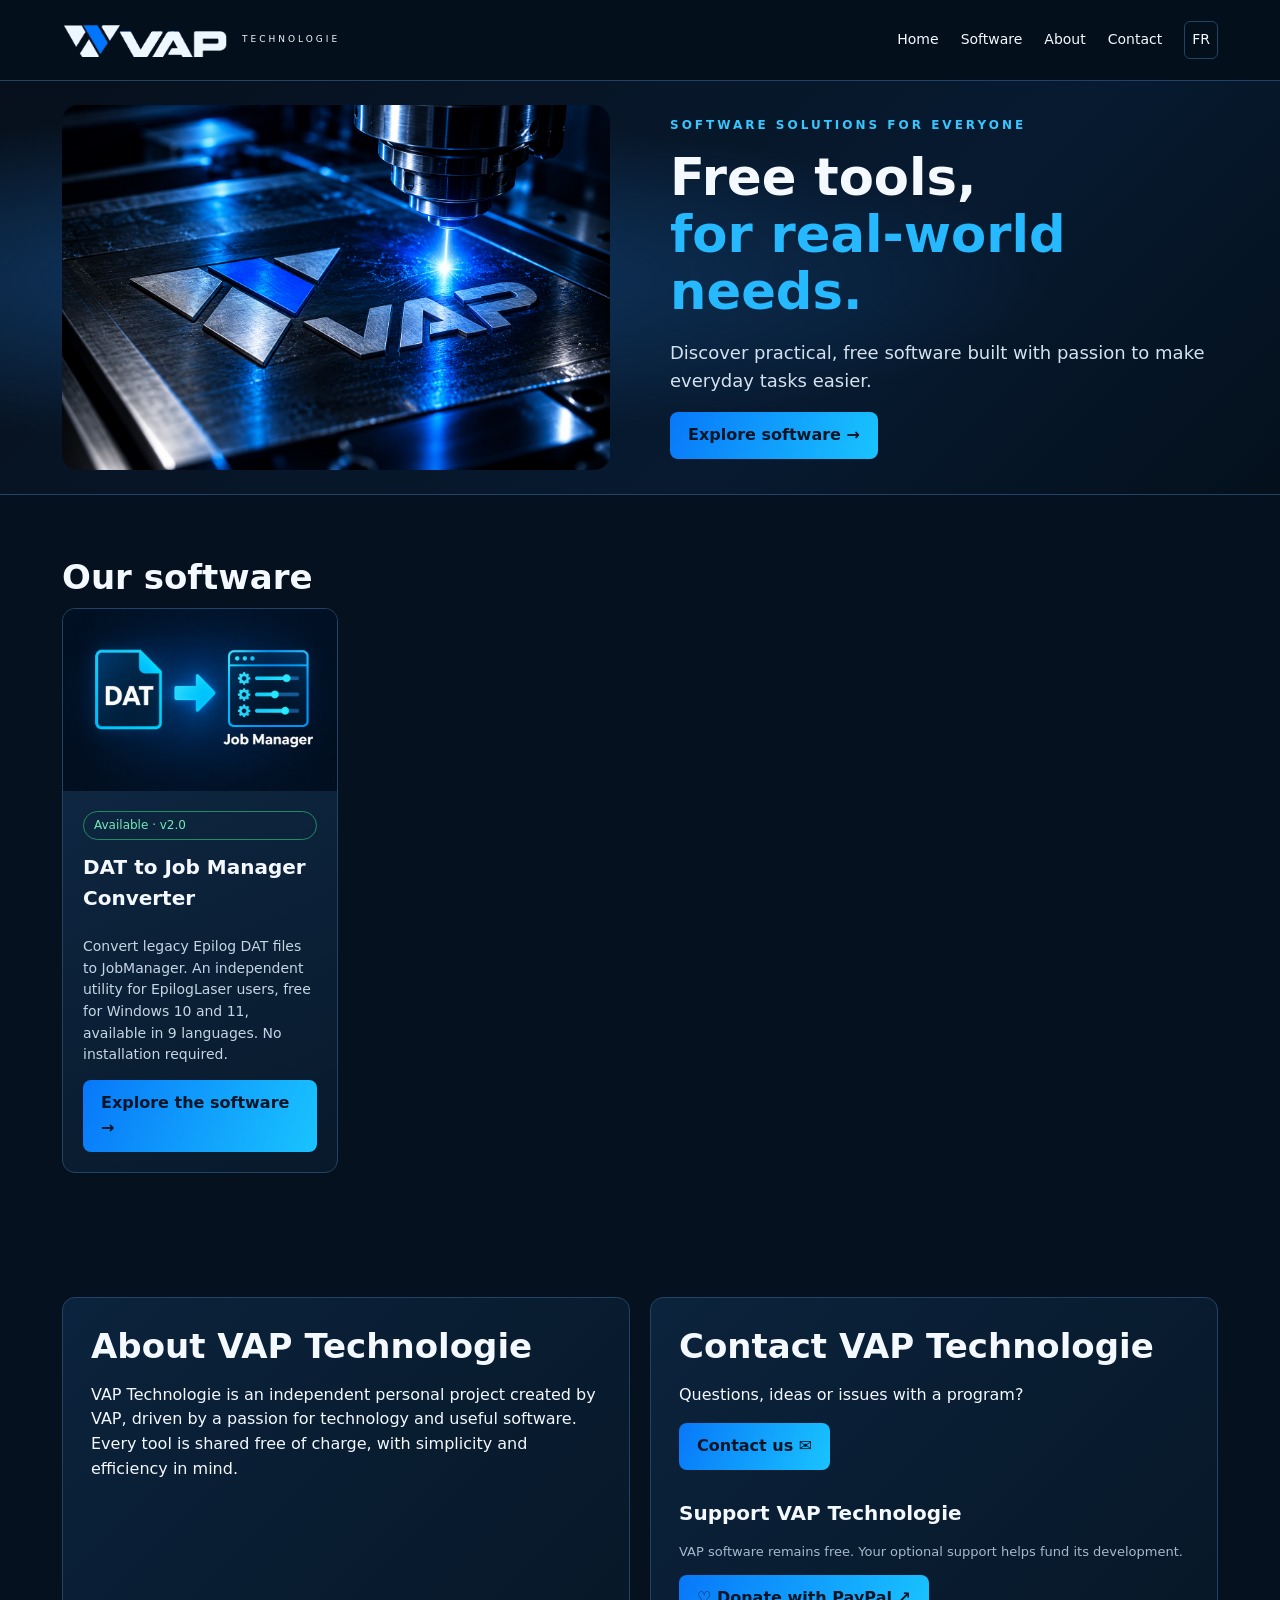
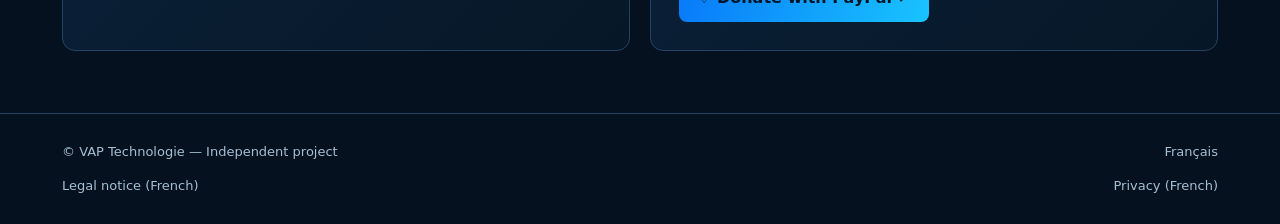
==== en/index.html @ e32c6516 "Publier le site VAP Technologie avec le convertisseur V2.0" ====
<!doctype html><html lang="en"><head><meta charset="utf-8"><meta name="viewport" content="width=device-width, initial-scale=1"><meta name="description" content="VAP Technologie: free practical software and utilities developed by an independent enthusiast."><title>VAP Technologie — Free software and utilities</title><link rel="icon" href="../assets/vap-icon.png"><link rel="stylesheet" href="../assets/style.css"><link rel="canonical" href="https://vaptechnologie.fr/en/"><meta property="og:type" content="website"><meta property="og:site_name" content="VAP Technologie"><meta property="og:title" content="VAP Technologie — Free software and utilities"><meta property="og:description" content="VAP Technologie: free practical software and utilities developed by an independent enthusiast."><meta property="og:url" content="https://vaptechnologie.fr/en/"><meta property="og:image" content="https://vaptechnologie.fr/assets/vap-laser-hero.png"><meta name="twitter:card" content="summary_large_image"><link rel="alternate" hreflang="fr" href="https://vaptechnologie.fr/"><link rel="alternate" hreflang="en" href="https://vaptechnologie.fr/en/"><link rel="alternate" hreflang="x-default" href="https://vaptechnologie.fr/"></head><body><header class="nav"><div class="wrap"><a class="brand" href="index.html"><img src="../assets/vap-logo.png" alt="VAP"><small>TECHNOLOGIE</small></a><nav class="menu"><a href="index.html">Home</a><a href="#software">Software</a><a href="#about">About</a><a href="#contact">Contact</a><a class="lang" href="../index.html" lang="fr">FR</a></nav></div></header><main><div class="hero"><div class="wrap"><div class="hero-visual hero-laser"><img src="../assets/vap-laser-hero.png" alt="Illustration of a laser engraving the VAP symbol and name on a metal plate" width="1536" height="1024" fetchpriority="high"></div><div><div class="eyebrow">Software solutions for everyone</div><h1>Free tools,<br><span class="accent">for real-world needs.</span></h1><p class="lead">Discover practical, free software built with passion to make everyday tasks easier.</p><a class="btn primary" href="#software">Explore software →</a></div></div></div><section id="software"><div class="wrap"><h2>Our software</h2><div class="cards"><article class="card"><div class="cardart cardart-dat"><img src="../assets/dat-job-manager.png" alt="DAT → Job Manager" width="1536" height="1024" loading="lazy"></div><div class="cardbody"><span class="pill green">Available · v2.0</span><h3>DAT to Job Manager Converter</h3><p>Convert legacy Epilog DAT files to JobManager. An independent utility for EpilogLaser users, free for Windows 10 and 11, available in 9 languages. No installation required.</p><a class="btn primary" href="software/dat-epilog-converter/index.html">Explore the software →</a></div></article></div></div></section><section id="about"><div class="wrap info"><div class="panel"><h2>About VAP Technologie</h2><p>VAP Technologie is an independent personal project created by VAP, driven by a passion for technology and useful software. Every tool is shared free of charge, with simplicity and efficiency in mind.</p></div><div class="panel" id="contact"><h2>Contact VAP Technologie</h2><p>Questions, ideas or issues with a program?</p><details class="contact-disclosure"><summary class="btn primary">Contact us ✉</summary><div class="contact-options"><p class="contact-address"><a href="mailto:vapfrenchtec@gmail.com">vapfrenchtec@gmail.com</a></p><div class="actions"><a class="btn primary" href="https://mail.google.com/mail/?view=cm&amp;fs=1&amp;to=vapfrenchtec%40gmail.com&amp;su=VAP%20Technologie%20contact" target="_blank" rel="noopener noreferrer">Write with Gmail ↗</a><a class="btn" href="mailto:vapfrenchtec@gmail.com?subject=VAP%20Technologie%20contact">Open my email app</a></div><p class="note">Gmail opens in a new tab and may ask you to sign in. You can also copy the address above into your usual email service.</p></div></details><h3 style="margin-top:28px">Support VAP Technologie</h3><p class="note">VAP software remains free. Your optional support helps fund its development.</p><a class="btn primary" href="https://paypal.me/VAPTechnologie" target="_blank" rel="noopener noreferrer">♡ Donate with PayPal ↗</a></div></div></section></main><footer class="footer"><div class="wrap"><span>© VAP Technologie — Independent project</span><a href="../index.html">Français</a></div><div class="wrap legal-links"><a href="../mentions-legales.html" lang="fr">Legal notice (French)</a><a href="../confidentialite.html" lang="fr">Privacy (French)</a></div></footer></body></html>
---- assets/style.css ----
:root{color-scheme:dark;--bg:#06111f;--panel:#0b2037;--line:#214466;--blue:#13b9ff;--muted:#b5c9dc}*{box-sizing:border-box}html{scroll-behavior:smooth}body{margin:0;background:var(--bg);color:#f4f8ff;font:16px/1.55 system-ui,-apple-system,'Segoe UI',sans-serif}a{color:inherit;text-decoration:none}a:hover{color:var(--blue)}.wrap{max-width:1200px;margin:auto;padding:0 22px}.nav{border-bottom:1px solid var(--line);background:#05101de8;position:sticky;top:0;z-index:3;backdrop-filter:blur(12px)}.nav .wrap{min-height:80px;display:flex;align-items:center;justify-content:space-between;gap:24px}.brand{display:flex;align-items:center;gap:12px}.brand img{width:168px;height:auto}.brand small{font-size:9px;letter-spacing:3px}.menu{display:flex;align-items:center;gap:22px;font-size:14px}.btn{display:inline-flex;align-items:center;justify-content:center;border:1px solid #17b9ff;border-radius:8px;padding:11px 18px;color:#e7f7ff;font-weight:650;cursor:pointer;background:transparent}.btn.primary{background:linear-gradient(110deg,#0878f9,#19c4ff);border:0;color:#001627}.btn:hover{filter:brightness(1.15);color:white}.hero{background:radial-gradient(ellipse at 24% 48%,#103b69 0%,transparent 54%),linear-gradient(135deg,#07101c,#071a30 65%,#04101c);border-bottom:1px solid var(--line)}.hero .wrap{min-height:405px;display:grid;grid-template-columns:1fr 1fr;align-items:center;gap:60px}.hero-visual{position:relative;padding:50px 20px;text-align:center}.hero-visual:before{content:'';position:absolute;inset:20px;border:1px solid #1a6ca0;border-radius:25px;transform:skewY(-5deg);box-shadow:0 0 70px #0675f530;pointer-events:none}.hero-visual img{width:min(100%,470px);filter:drop-shadow(0 0 25px #1d8dff60);position:relative}.eyebrow{font-size:12px;letter-spacing:3px;text-transform:uppercase;color:#37c6ff;font-weight:700}h1{font-size:clamp(32px,4vw,52px);line-height:1.12;margin:14px 0}h2{font-size:clamp(24px,3vw,34px);line-height:1.2;margin:0 0 10px}h3{margin:0 0 8px;font-size:20px}.accent{color:#26b9ff}.lead{font-size:18px;color:#d4e2f0}.actions{display:flex;gap:12px;flex-wrap:wrap;margin-top:22px}.features{display:grid;grid-template-columns:repeat(4,1fr);gap:15px;padding-top:23px;padding-bottom:23px;border-bottom:1px solid var(--line)}.feature{display:flex;gap:10px;align-items:center}.feature b{font-size:15px}.feature span{font-size:13px;color:var(--muted)}.symbol{font-size:28px;color:var(--blue)}section{padding:62px 0}.sectionhead{display:flex;justify-content:space-between;align-items:center;gap:18px;margin-bottom:26px}.muted{color:var(--muted)}.cards{display:grid;grid-template-columns:repeat(4,minmax(0,1fr));gap:18px}.card{background:linear-gradient(155deg,#102b48,#08192b);border:1px solid var(--line);border-radius:13px;overflow:hidden;display:flex;flex-direction:column}.cardart{height:165px;background:radial-gradient(circle at 50% 60%,#12548c,#061426);display:grid;place-items:center;font-size:66px;color:var(--blue)}.cardbody{padding:20px;display:flex;flex-direction:column;flex:1}.cardbody p{font-size:14px;color:#c4d6e5}.cardbody .btn{margin-top:auto}.pill{display:inline-block;font-size:12px;padding:4px 10px;border-radius:40px;border:1px solid #2b6a8c;color:#bce9ff;margin-bottom:12px}.pill.green{border-color:#218b65;color:#71e8b6}.info{display:grid;grid-template-columns:1fr 1fr;gap:20px}.panel{padding:28px;border:1px solid var(--line);background:linear-gradient(135deg,#0b233c,#071727);border-radius:13px}.footer{border-top:1px solid var(--line);padding:28px 0;color:#a6bfd3;font-size:13px}.footer .wrap{display:flex;justify-content:space-between;gap:15px;flex-wrap:wrap}.shot{background:#e9edf3;border-radius:10px;overflow:hidden;margin:25px 0}.shot img{width:100%;display:block}.article{max-width:900px}.article ul{padding-left:22px}.lang{border:1px solid var(--line);padding:7px;border-radius:6px}.sub{background:#0b2037;border-bottom:1px solid var(--line);padding:48px 0}.note{font-size:13px;color:#a7b9cd}a:focus-visible{outline:3px solid #44ceff;outline-offset:4px}@media(max-width:850px){.menu{gap:12px;flex-wrap:wrap}.nav .wrap{padding-top:12px;padding-bottom:12px;flex-wrap:wrap}.hero .wrap{grid-template-columns:1fr;gap:0;padding-bottom:35px}.hero-visual{padding:50px 15px 20px}.features{grid-template-columns:repeat(2,1fr)}.cards{grid-template-columns:repeat(2,1fr)}}@media(max-width:520px){.brand img{width:145px}.menu{font-size:12px;gap:10px}.menu .btn{padding:6px 9px}.features{grid-template-columns:1fr 1fr}.cards,.info{grid-template-columns:1fr}.hero-visual:before{inset:20px 0}.sectionhead{align-items:flex-start;flex-direction:column}section{padding:42px 0}}

/* Visuel laser sans recadrage sur mobile. */
.hero-laser{padding:24px 0;min-width:0}.hero-laser:before{display:none}.hero-laser img{display:block;width:100%;max-width:100%;height:auto;border-radius:16px;filter:none}

/* Capture réellement recadrée : fenêtre entière, sans le bureau. */
.converter-figure{margin:24px 0}.converter-capture{position:relative;width:100%;aspect-ratio:1093/1012;overflow:hidden;border-radius:10px;background:#0b1220}.converter-capture img{display:block;width:100%;max-width:100%;height:auto}.converter-figure figcaption{margin-top:10px}

/* Vignette validée, affichée entière à toutes les largeurs. */
.cardart-dat{height:auto;aspect-ratio:3/2}.cardart-dat img{display:block;width:100%;height:auto}

/* Contact utilisable sans application mail et ancres sous le menu fixe. */
html{scroll-padding-top:110px}.contact-address{overflow-wrap:anywhere;color:var(--blue);font-weight:650}.contact-address a{text-decoration:underline}@media(max-width:850px){html{scroll-padding-top:190px}}

/* Coordonnées révélées uniquement à la demande, sans JavaScript. */
.contact-disclosure>summary{list-style:none;width:fit-content}.contact-disclosure>summary::-webkit-details-marker{display:none}.contact-disclosure>summary:focus-visible{outline:3px solid #44ceff;outline-offset:4px}.contact-disclosure[open]>summary{margin-bottom:12px}.contact-options .actions{margin-top:12px}

.legal-page h2{margin-top:32px}.legal-links{margin-top:14px;display:flex;gap:20px;flex-wrap:wrap}.legal-page a{text-decoration:underline;overflow-wrap:anywhere}
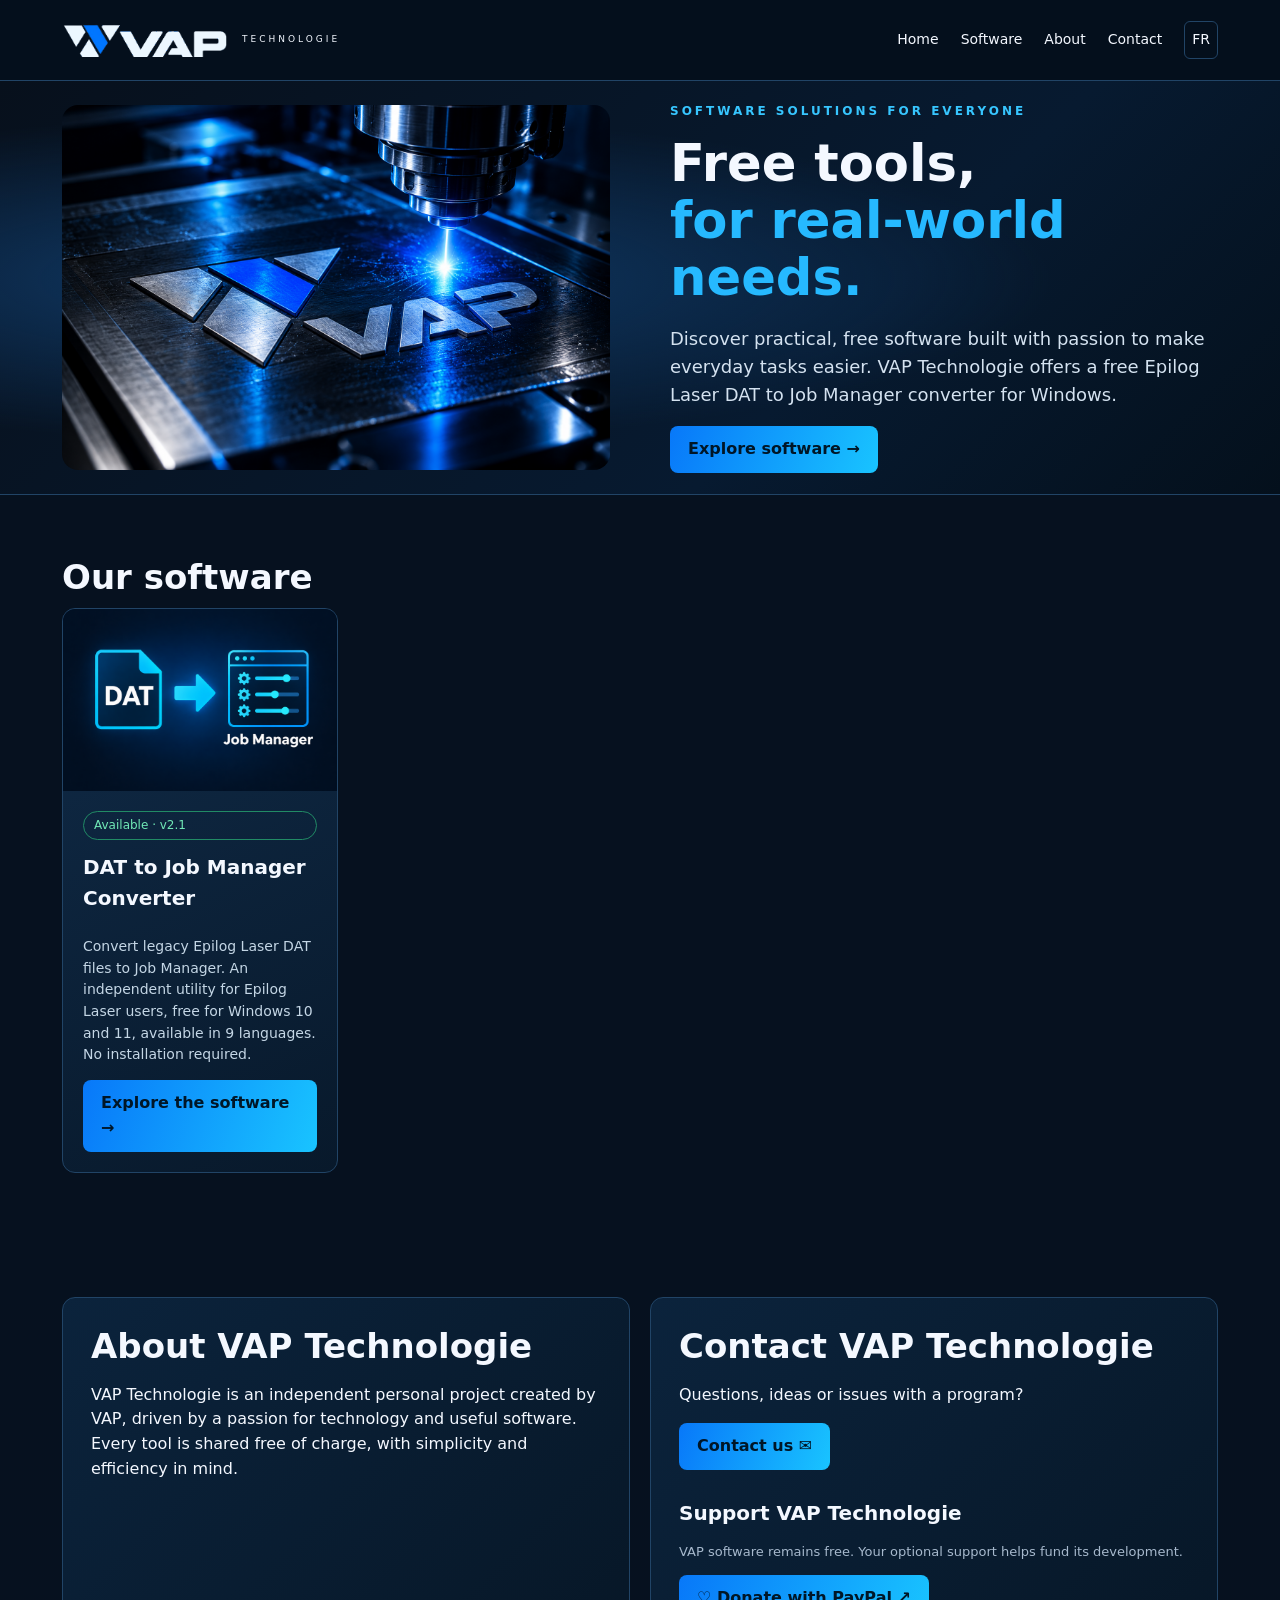
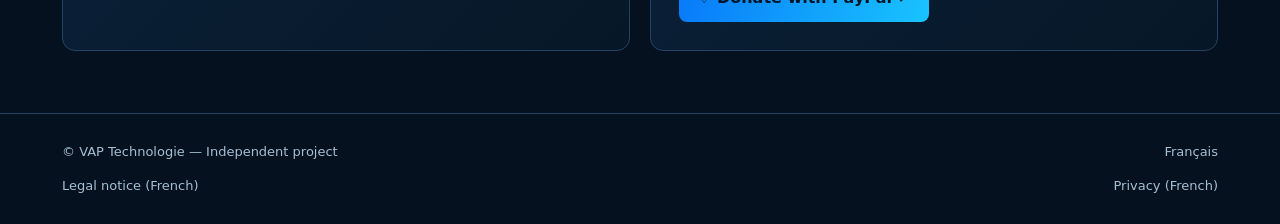
==== commit 6253f202: "Favicon optimisé, SEO du convertisseur et mise à jour du site vers la V2.1" ====
--- a/en/index.html
+++ b/en/index.html
@@ -1 +1 @@
-<!doctype html><html lang="en"><head><meta charset="utf-8"><meta name="viewport" content="width=device-width, initial-scale=1"><meta name="description" content="VAP Technologie: free practical software and utilities developed by an independent enthusiast."><title>VAP Technologie — Free software and utilities</title><link rel="icon" href="../assets/vap-icon.png"><link rel="stylesheet" href="../assets/style.css"><link rel="canonical" href="https://vaptechnologie.fr/en/"><meta property="og:type" content="website"><meta property="og:site_name" content="VAP Technologie"><meta property="og:title" content="VAP Technologie — Free software and utilities"><meta property="og:description" content="VAP Technologie: free practical software and utilities developed by an independent enthusiast."><meta property="og:url" content="https://vaptechnologie.fr/en/"><meta property="og:image" content="https://vaptechnologie.fr/assets/vap-laser-hero.png"><meta name="twitter:card" content="summary_large_image"><link rel="alternate" hreflang="fr" href="https://vaptechnologie.fr/"><link rel="alternate" hreflang="en" href="https://vaptechnologie.fr/en/"><link rel="alternate" hreflang="x-default" href="https://vaptechnologie.fr/"></head><body><header class="nav"><div class="wrap"><a class="brand" href="index.html"><img src="../assets/vap-logo.png" alt="VAP"><small>TECHNOLOGIE</small></a><nav class="menu"><a href="index.html">Home</a><a href="#software">Software</a><a href="#about">About</a><a href="#contact">Contact</a><a class="lang" href="../index.html" lang="fr">FR</a></nav></div></header><main><div class="hero"><div class="wrap"><div class="hero-visual hero-laser"><img src="../assets/vap-laser-hero.png" alt="Illustration of a laser engraving the VAP symbol and name on a metal plate" width="1536" height="1024" fetchpriority="high"></div><div><div class="eyebrow">Software solutions for everyone</div><h1>Free tools,<br><span class="accent">for real-world needs.</span></h1><p class="lead">Discover practical, free software built with passion to make everyday tasks easier.</p><a class="btn primary" href="#software">Explore software →</a></div></div></div><section id="software"><div class="wrap"><h2>Our software</h2><div class="cards"><article class="card"><div class="cardart cardart-dat"><img src="../assets/dat-job-manager.png" alt="DAT → Job Manager" width="1536" height="1024" loading="lazy"></div><div class="cardbody"><span class="pill green">Available · v2.0</span><h3>DAT to Job Manager Converter</h3><p>Convert legacy Epilog DAT files to JobManager. An independent utility for EpilogLaser users, free for Windows 10 and 11, available in 9 languages. No installation required.</p><a class="btn primary" href="software/dat-epilog-converter/index.html">Explore the software →</a></div></article></div></div></section><section id="about"><div class="wrap info"><div class="panel"><h2>About VAP Technologie</h2><p>VAP Technologie is an independent personal project created by VAP, driven by a passion for technology and useful software. Every tool is shared free of charge, with simplicity and efficiency in mind.</p></div><div class="panel" id="contact"><h2>Contact VAP Technologie</h2><p>Questions, ideas or issues with a program?</p><details class="contact-disclosure"><summary class="btn primary">Contact us ✉</summary><div class="contact-options"><p class="contact-address"><a href="mailto:vapfrenchtec@gmail.com">vapfrenchtec@gmail.com</a></p><div class="actions"><a class="btn primary" href="https://mail.google.com/mail/?view=cm&amp;fs=1&amp;to=vapfrenchtec%40gmail.com&amp;su=VAP%20Technologie%20contact" target="_blank" rel="noopener noreferrer">Write with Gmail ↗</a><a class="btn" href="mailto:vapfrenchtec@gmail.com?subject=VAP%20Technologie%20contact">Open my email app</a></div><p class="note">Gmail opens in a new tab and may ask you to sign in. You can also copy the address above into your usual email service.</p></div></details><h3 style="margin-top:28px">Support VAP Technologie</h3><p class="note">VAP software remains free. Your optional support helps fund its development.</p><a class="btn primary" href="https://paypal.me/VAPTechnologie" target="_blank" rel="noopener noreferrer">♡ Donate with PayPal ↗</a></div></div></section></main><footer class="footer"><div class="wrap"><span>© VAP Technologie — Independent project</span><a href="../index.html">Français</a></div><div class="wrap legal-links"><a href="../mentions-legales.html" lang="fr">Legal notice (French)</a><a href="../confidentialite.html" lang="fr">Privacy (French)</a></div></footer></body></html>
+<!doctype html><html lang="en"><head><meta charset="utf-8"><meta name="viewport" content="width=device-width, initial-scale=1"><meta name="description" content="VAP Technologie: free practical software and utilities developed by an independent enthusiast."><title>VAP Technologie — Free software and utilities</title><link rel="icon" href="/favicon.ico" sizes="any"><link rel="icon" type="image/png" sizes="48x48" href="/favicon-48x48.png"><link rel="icon" type="image/png" sizes="192x192" href="/favicon-192x192.png"><link rel="stylesheet" href="../assets/style.css"><link rel="canonical" href="https://vaptechnologie.fr/en/"><meta property="og:type" content="website"><meta property="og:site_name" content="VAP Technologie"><meta property="og:title" content="VAP Technologie — Free software and utilities"><meta property="og:description" content="VAP Technologie: free practical software and utilities developed by an independent enthusiast."><meta property="og:url" content="https://vaptechnologie.fr/en/"><meta property="og:image" content="https://vaptechnologie.fr/assets/vap-laser-hero.png"><meta name="twitter:card" content="summary_large_image"><link rel="alternate" hreflang="fr" href="https://vaptechnologie.fr/"><link rel="alternate" hreflang="en" href="https://vaptechnologie.fr/en/"><link rel="alternate" hreflang="x-default" href="https://vaptechnologie.fr/"></head><body><header class="nav"><div class="wrap"><a class="brand" href="index.html"><img src="../assets/vap-logo.png" alt="VAP"><small>TECHNOLOGIE</small></a><nav class="menu"><a href="index.html">Home</a><a href="#software">Software</a><a href="#about">About</a><a href="#contact">Contact</a><a class="lang" href="../index.html" lang="fr">FR</a></nav></div></header><main><div class="hero"><div class="wrap"><div class="hero-visual hero-laser"><img src="../assets/vap-laser-hero.png" alt="Illustration of a laser engraving the VAP symbol and name on a metal plate" width="1536" height="1024" fetchpriority="high"></div><div><div class="eyebrow">Software solutions for everyone</div><h1>Free tools,<br><span class="accent">for real-world needs.</span></h1><p class="lead">Discover practical, free software built with passion to make everyday tasks easier. VAP Technologie offers a free Epilog Laser DAT to Job Manager converter for Windows.</p><a class="btn primary" href="#software">Explore software →</a></div></div></div><section id="software"><div class="wrap"><h2>Our software</h2><div class="cards"><article class="card"><div class="cardart cardart-dat"><img src="../assets/dat-job-manager.png" alt="Epilog Laser DAT to Job Manager converter" width="1536" height="1024" loading="lazy"></div><div class="cardbody"><span class="pill green">Available · v2.1</span><h3>DAT to Job Manager Converter</h3><p>Convert legacy Epilog Laser DAT files to Job Manager. An independent utility for Epilog Laser users, free for Windows 10 and 11, available in 9 languages. No installation required.</p><a class="btn primary" href="software/dat-epilog-converter/index.html">Explore the software →</a></div></article></div></div></section><section id="about"><div class="wrap info"><div class="panel"><h2>About VAP Technologie</h2><p>VAP Technologie is an independent personal project created by VAP, driven by a passion for technology and useful software. Every tool is shared free of charge, with simplicity and efficiency in mind.</p></div><div class="panel" id="contact"><h2>Contact VAP Technologie</h2><p>Questions, ideas or issues with a program?</p><details class="contact-disclosure"><summary class="btn primary">Contact us ✉</summary><div class="contact-options"><p class="contact-address"><a href="mailto:vapfrenchtec@gmail.com">vapfrenchtec@gmail.com</a></p><div class="actions"><a class="btn primary" href="https://mail.google.com/mail/?view=cm&amp;fs=1&amp;to=vapfrenchtec%40gmail.com&amp;su=VAP%20Technologie%20contact" target="_blank" rel="noopener noreferrer">Write with Gmail ↗</a><a class="btn" href="mailto:vapfrenchtec@gmail.com?subject=VAP%20Technologie%20contact">Open my email app</a></div><p class="note">Gmail opens in a new tab and may ask you to sign in. You can also copy the address above into your usual email service.</p></div></details><h3 style="margin-top:28px">Support VAP Technologie</h3><p class="note">VAP software remains free. Your optional support helps fund its development.</p><a class="btn primary" href="https://paypal.me/VAPTechnologie" target="_blank" rel="noopener noreferrer">♡ Donate with PayPal ↗</a></div></div></section></main><footer class="footer"><div class="wrap"><span>© VAP Technologie — Independent project</span><a href="../index.html">Français</a></div><div class="wrap legal-links"><a href="../mentions-legales.html" lang="fr">Legal notice (French)</a><a href="../confidentialite.html" lang="fr">Privacy (French)</a></div></footer></body></html>
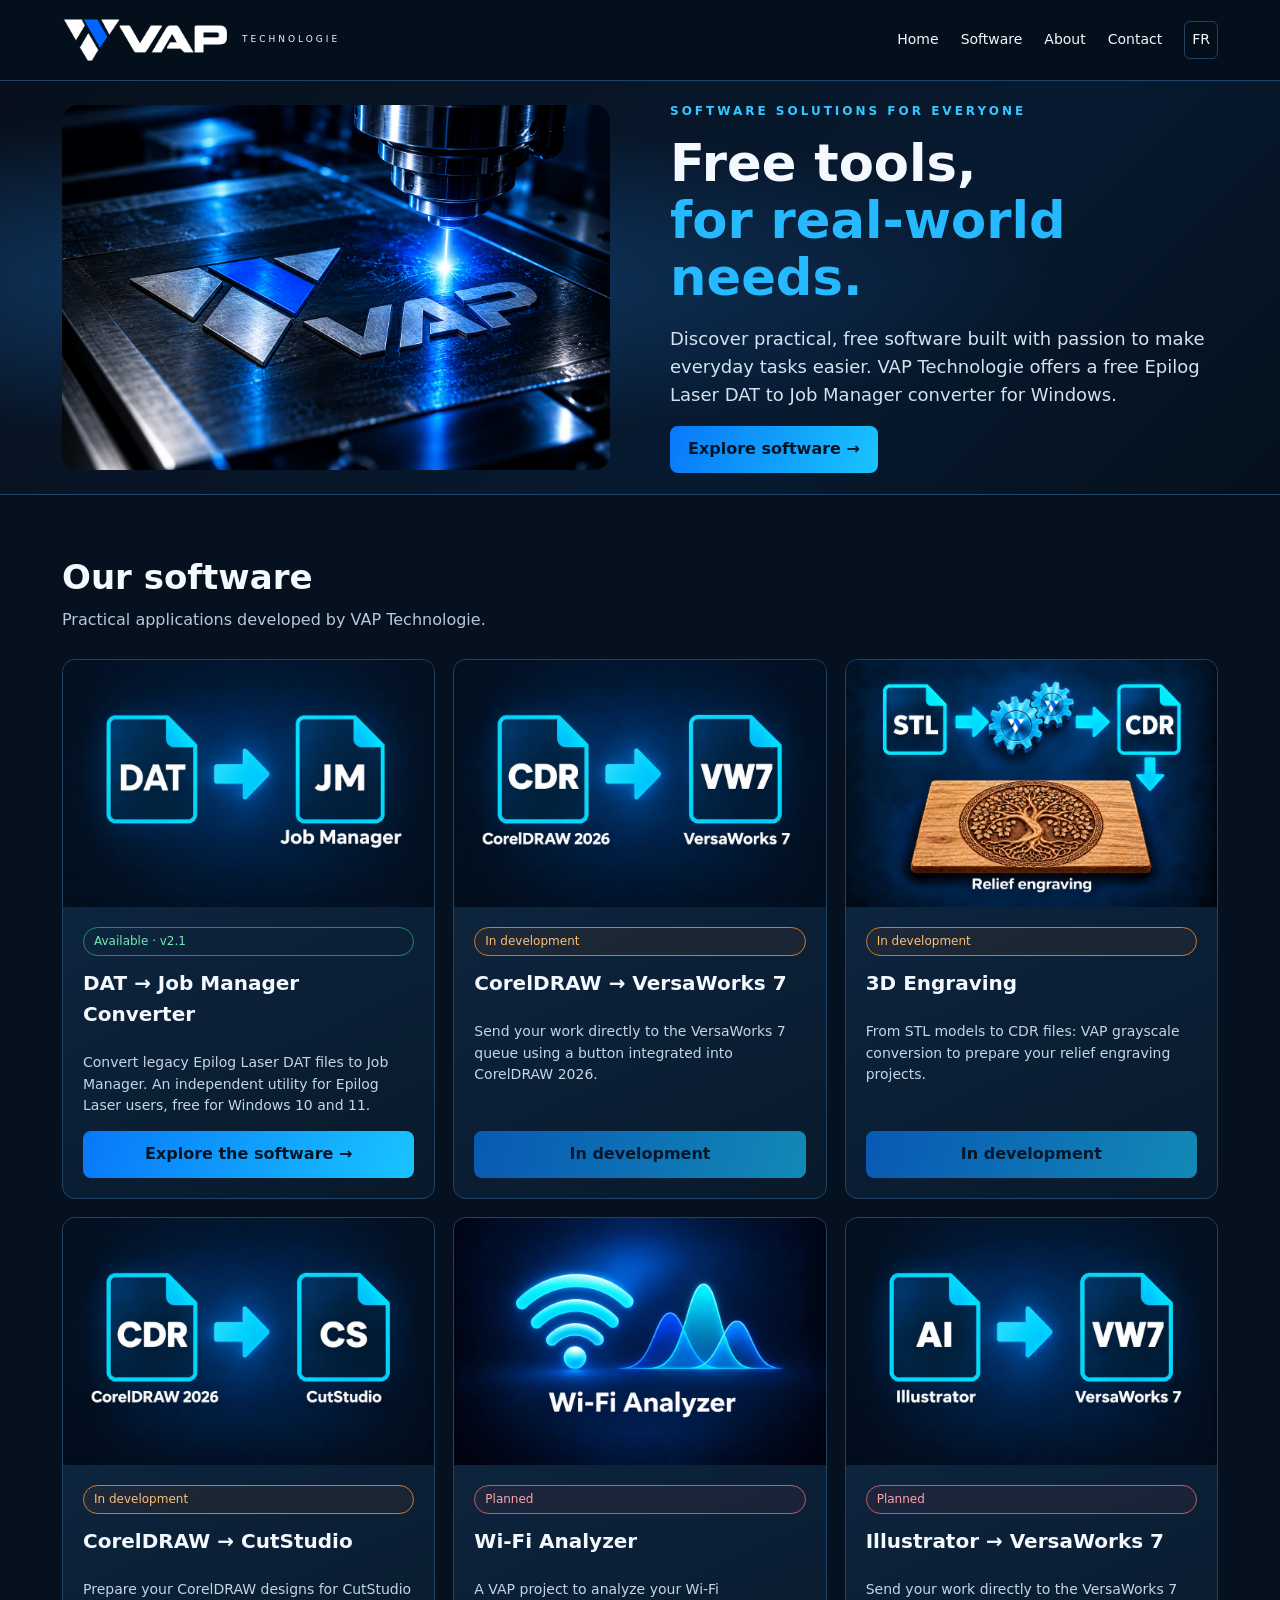
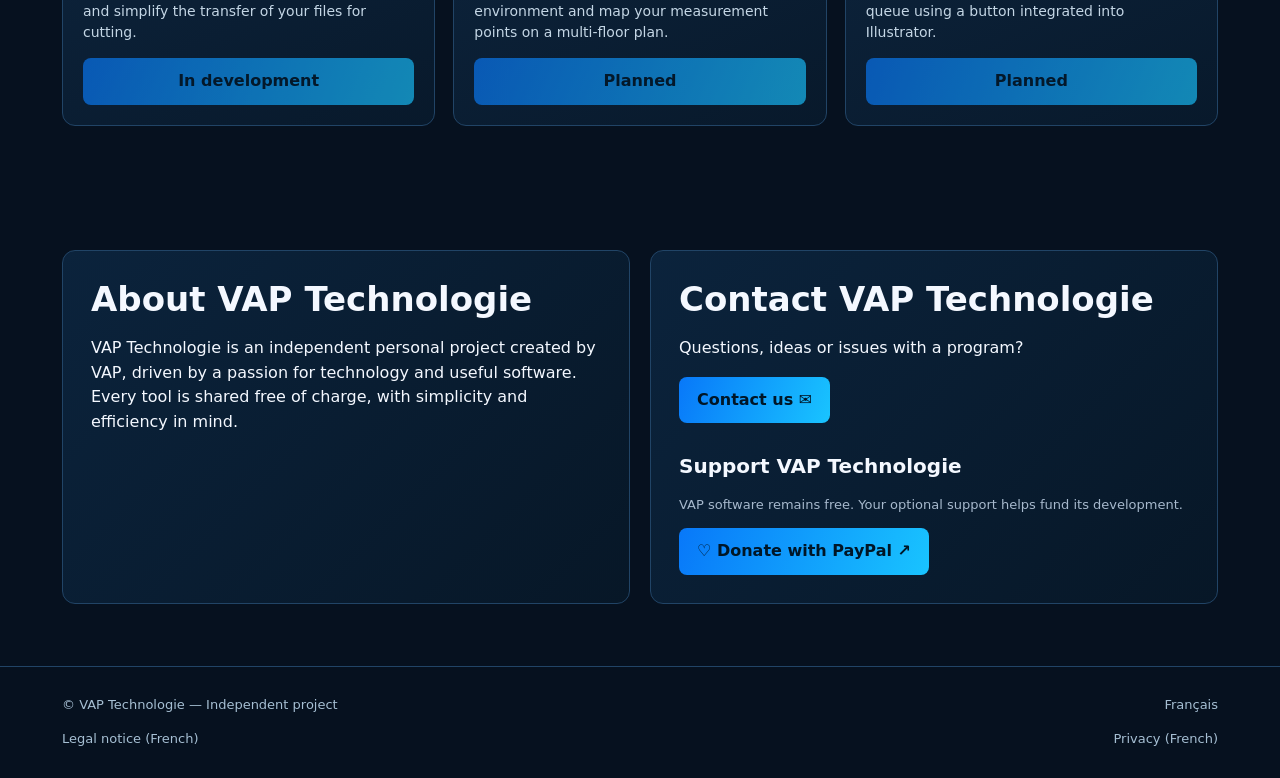
==== commit 45a241d9: "Update English homepage with six translated catalogue cards" ====
--- a/en/index.html
+++ b/en/index.html
@@ -1 +1 @@
-<!doctype html><html lang="en"><head><meta charset="utf-8"><meta name="viewport" content="width=device-width, initial-scale=1"><meta name="description" content="VAP Technologie: free practical software and utilities developed by an independent enthusiast."><title>VAP Technologie — Free software and utilities</title><link rel="icon" href="/favicon.ico" sizes="any"><link rel="icon" type="image/png" sizes="48x48" href="/favicon-48x48.png"><link rel="icon" type="image/png" sizes="192x192" href="/favicon-192x192.png"><link rel="stylesheet" href="../assets/style.css"><link rel="canonical" href="https://vaptechnologie.fr/en/"><meta property="og:type" content="website"><meta property="og:site_name" content="VAP Technologie"><meta property="og:title" content="VAP Technologie — Free software and utilities"><meta property="og:description" content="VAP Technologie: free practical software and utilities developed by an independent enthusiast."><meta property="og:url" content="https://vaptechnologie.fr/en/"><meta property="og:image" content="https://vaptechnologie.fr/assets/vap-laser-hero.png"><meta name="twitter:card" content="summary_large_image"><link rel="alternate" hreflang="fr" href="https://vaptechnologie.fr/"><link rel="alternate" hreflang="en" href="https://vaptechnologie.fr/en/"><link rel="alternate" hreflang="x-default" href="https://vaptechnologie.fr/"></head><body><header class="nav"><div class="wrap"><a class="brand" href="index.html"><img src="../assets/vap-logo.png" alt="VAP"><small>TECHNOLOGIE</small></a><nav class="menu"><a href="index.html">Home</a><a href="#software">Software</a><a href="#about">About</a><a href="#contact">Contact</a><a class="lang" href="../index.html" lang="fr">FR</a></nav></div></header><main><div class="hero"><div class="wrap"><div class="hero-visual hero-laser"><img src="../assets/vap-laser-hero.png" alt="Illustration of a laser engraving the VAP symbol and name on a metal plate" width="1536" height="1024" fetchpriority="high"></div><div><div class="eyebrow">Software solutions for everyone</div><h1>Free tools,<br><span class="accent">for real-world needs.</span></h1><p class="lead">Discover practical, free software built with passion to make everyday tasks easier. VAP Technologie offers a free Epilog Laser DAT to Job Manager converter for Windows.</p><a class="btn primary" href="#software">Explore software →</a></div></div></div><section id="software"><div class="wrap"><h2>Our software</h2><div class="cards"><article class="card"><div class="cardart cardart-dat"><img src="../assets/dat-job-manager.png" alt="Epilog Laser DAT to Job Manager converter" width="1536" height="1024" loading="lazy"></div><div class="cardbody"><span class="pill green">Available · v2.1</span><h3>DAT to Job Manager Converter</h3><p>Convert legacy Epilog Laser DAT files to Job Manager. An independent utility for Epilog Laser users, free for Windows 10 and 11, available in 9 languages. No installation required.</p><a class="btn primary" href="software/dat-epilog-converter/index.html">Explore the software →</a></div></article></div></div></section><section id="about"><div class="wrap info"><div class="panel"><h2>About VAP Technologie</h2><p>VAP Technologie is an independent personal project created by VAP, driven by a passion for technology and useful software. Every tool is shared free of charge, with simplicity and efficiency in mind.</p></div><div class="panel" id="contact"><h2>Contact VAP Technologie</h2><p>Questions, ideas or issues with a program?</p><details class="contact-disclosure"><summary class="btn primary">Contact us ✉</summary><div class="contact-options"><p class="contact-address"><a href="mailto:vapfrenchtec@gmail.com">vapfrenchtec@gmail.com</a></p><div class="actions"><a class="btn primary" href="https://mail.google.com/mail/?view=cm&amp;fs=1&amp;to=vapfrenchtec%40gmail.com&amp;su=VAP%20Technologie%20contact" target="_blank" rel="noopener noreferrer">Write with Gmail ↗</a><a class="btn" href="mailto:vapfrenchtec@gmail.com?subject=VAP%20Technologie%20contact">Open my email app</a></div><p class="note">Gmail opens in a new tab and may ask you to sign in. You can also copy the address above into your usual email service.</p></div></details><h3 style="margin-top:28px">Support VAP Technologie</h3><p class="note">VAP software remains free. Your optional support helps fund its development.</p><a class="btn primary" href="https://paypal.me/VAPTechnologie" target="_blank" rel="noopener noreferrer">♡ Donate with PayPal ↗</a></div></div></section></main><footer class="footer"><div class="wrap"><span>© VAP Technologie — Independent project</span><a href="../index.html">Français</a></div><div class="wrap legal-links"><a href="../mentions-legales.html" lang="fr">Legal notice (French)</a><a href="../confidentialite.html" lang="fr">Privacy (French)</a></div></footer></body></html>
+<!doctype html><html lang="en"><head><meta charset="utf-8"><meta name="viewport" content="width=device-width, initial-scale=1"><meta name="description" content="VAP Technologie: free practical software and utilities developed by an independent enthusiast."><title>VAP Technologie — Free software and utilities</title><link rel="icon" href="/favicon.ico?v=20261027" sizes="any"><link rel="icon" type="image/png" sizes="48x48" href="/favicon-48x48.png?v=20261027"><link rel="icon" type="image/png" sizes="192x192" href="/favicon-192x192.png?v=20261027"><link rel="stylesheet" href="../assets/style.css?v=20261030-en"><link rel="canonical" href="https://vaptechnologie.fr/en/"><meta property="og:type" content="website"><meta property="og:site_name" content="VAP Technologie"><meta property="og:title" content="VAP Technologie — Free software and utilities"><meta property="og:description" content="VAP Technologie: free practical software and utilities developed by an independent enthusiast."><meta property="og:url" content="https://vaptechnologie.fr/en/"><meta property="og:image" content="https://vaptechnologie.fr/assets/vap-laser-hero.png"><meta name="twitter:card" content="summary_large_image"><link rel="alternate" hreflang="fr" href="https://vaptechnologie.fr/"><link rel="alternate" hreflang="en" href="https://vaptechnologie.fr/en/"><link rel="alternate" hreflang="x-default" href="https://vaptechnologie.fr/"></head><body><header class="nav"><div class="wrap"><a class="brand" href="index.html"><img src="../assets/vap-logo.png" alt="VAP"><small>TECHNOLOGIE</small></a><nav class="menu"><a href="index.html">Home</a><a href="#software">Software</a><a href="#about">About</a><a href="#contact">Contact</a><a class="lang" href="../index.html" lang="fr">FR</a></nav></div></header><main><div class="hero"><div class="wrap"><div class="hero-visual hero-laser"><img src="../assets/vap-laser-hero.png" alt="Illustration of a laser engraving the VAP symbol and name on a metal plate" width="1536" height="1024" fetchpriority="high"></div><div><div class="eyebrow">Software solutions for everyone</div><h1>Free tools,<br><span class="accent">for real-world needs.</span></h1><p class="lead">Discover practical, free software built with passion to make everyday tasks easier. VAP Technologie offers a free Epilog Laser DAT to Job Manager converter for Windows.</p><a class="btn primary" href="#software">Explore software →</a></div></div></div><section id="software"><div class="wrap"><div class="sectionhead"><div><h2>Our software</h2><div class="muted">Practical applications developed by VAP Technologie.</div></div></div><div class="cards"><article class="card"><div class="cardart cardart-dat"><img src="../assets/dat-job-manager-v2.webp" alt="Epilog Laser DAT to Job Manager converter" width="960" height="640" loading="lazy"></div><div class="cardbody"><span class="pill green">Available · v2.1</span><h3>DAT → Job Manager Converter</h3><p>Convert legacy Epilog Laser DAT files to Job Manager. An independent utility for Epilog Laser users, free for Windows 10 and 11.</p><a class="btn primary" href="software/dat-epilog-converter/index.html">Explore the software →</a></div></article><article class="card"><div class="cardart cardart-dat"><img src="../assets/corel-versaworks-v2.webp" alt="CDR to VW7 files: CorelDRAW 2026 to VersaWorks 7" width="960" height="640" loading="lazy"></div><div class="cardbody"><span class="pill orange">In development</span><h3>CorelDRAW → VersaWorks 7</h3><p>Send your work directly to the VersaWorks 7 queue using a button integrated into CorelDRAW 2026.</p><button class="btn primary" disabled>In development</button></div></article><article class="card"><div class="cardart cardart-dat"><img src="../assets/gravure-3d-en.webp" alt="STL to CDR conversion with VAP gears and a wood relief engraving" width="960" height="640" loading="lazy"></div><div class="cardbody"><span class="pill orange">In development</span><h3>3D Engraving</h3><p>From STL models to CDR files: VAP grayscale conversion to prepare your relief engraving projects.</p><button class="btn primary" disabled>In development</button></div></article><article class="card"><div class="cardart cardart-dat"><img src="../assets/corel-cutstudio-v2.webp" alt="CDR to CS files: CorelDRAW 2026 to CutStudio" width="960" height="640" loading="lazy"></div><div class="cardbody"><span class="pill orange">In development</span><h3>CorelDRAW → CutStudio</h3><p>Prepare your CorelDRAW designs for CutStudio and simplify the transfer of your files for cutting.</p><button class="btn primary" disabled>In development</button></div></article><article class="card"><div class="cardart cardart-dat"><img src="../assets/analyseur-wifi-en.webp" alt="Wi-Fi signal and network signal curves" width="960" height="640" loading="lazy"></div><div class="cardbody"><span class="pill red">Planned</span><h3>Wi-Fi Analyzer</h3><p>A VAP project to analyze your Wi-Fi environment and map your measurement points on a multi-floor plan.</p><button class="btn primary" disabled>Planned</button></div></article><article class="card"><div class="cardart cardart-dat"><img src="../assets/illustrator-versaworks.webp" alt="AI to VW7 files: Illustrator to VersaWorks 7" width="960" height="640" loading="lazy"></div><div class="cardbody"><span class="pill red">Planned</span><h3>Illustrator → VersaWorks 7</h3><p>Send your work directly to the VersaWorks 7 queue using a button integrated into Illustrator.</p><button class="btn primary" disabled>Planned</button></div></article></div></div></section><section id="about"><div class="wrap info"><div class="panel"><h2>About VAP Technologie</h2><p>VAP Technologie is an independent personal project created by VAP, driven by a passion for technology and useful software. Every tool is shared free of charge, with simplicity and efficiency in mind.</p></div><div class="panel" id="contact"><h2>Contact VAP Technologie</h2><p>Questions, ideas or issues with a program?</p><details class="contact-disclosure"><summary class="btn primary">Contact us ✉</summary><div class="contact-options"><p class="contact-address"><a href="mailto:vapfrenchtec@gmail.com">vapfrenchtec@gmail.com</a></p><div class="actions"><a class="btn primary" href="https://mail.google.com/mail/?view=cm&amp;fs=1&amp;to=vapfrenchtec%40gmail.com&amp;su=VAP%20Technologie%20contact" target="_blank" rel="noopener noreferrer">Write with Gmail ↗</a><a class="btn" href="mailto:vapfrenchtec@gmail.com?subject=VAP%20Technologie%20contact">Open my email app</a></div><p class="note">Gmail opens in a new tab and may ask you to sign in. You can also copy the address above into your usual email service.</p></div></details><h3 style="margin-top:28px">Support VAP Technologie</h3><p class="note">VAP software remains free. Your optional support helps fund its development.</p><a class="btn primary" href="https://paypal.me/VAPTechnologie" target="_blank" rel="noopener noreferrer">♡ Donate with PayPal ↗</a></div></div></section></main><footer class="footer"><div class="wrap"><span>© VAP Technologie — Independent project</span><a href="../index.html">Français</a></div><div class="wrap legal-links"><a href="../mentions-legales.html" lang="fr">Legal notice (French)</a><a href="../confidentialite.html" lang="fr">Privacy (French)</a></div></footer></body></html>
--- a/assets/style.css
+++ b/assets/style.css
@@ -16,3 +16,11 @@
 .contact-disclosure>summary{list-style:none;width:fit-content}.contact-disclosure>summary::-webkit-details-marker{display:none}.contact-disclosure>summary:focus-visible{outline:3px solid #44ceff;outline-offset:4px}.contact-disclosure[open]>summary{margin-bottom:12px}.contact-options .actions{margin-top:12px}
 
 .legal-page h2{margin-top:32px}.legal-links{margin-top:14px;display:flex;gap:20px;flex-wrap:wrap}.legal-page a{text-decoration:underline;overflow-wrap:anywhere}
+
+/* Validated catalogue: French and English homepages. */
+@media(min-width:851px){:is(#logiciels,#software) .cards{grid-template-columns:repeat(3,minmax(0,1fr))}}
+:is(#logiciels,#software) .pill.orange{border-color:#c77c32;color:#ffbe75;background:#a854141a}
+:is(#logiciels,#software) .pill.red{border-color:#b96068;color:#ffa4ad;background:#a639471a}
+:is(#logiciels,#software) .cardbody button{font:inherit;font-weight:650;cursor:default}
+:is(#logiciels,#software) .cardbody button:disabled{opacity:.65}
+:is(#logiciels,#software) .cardbody button:hover{filter:none;color:#001627}
